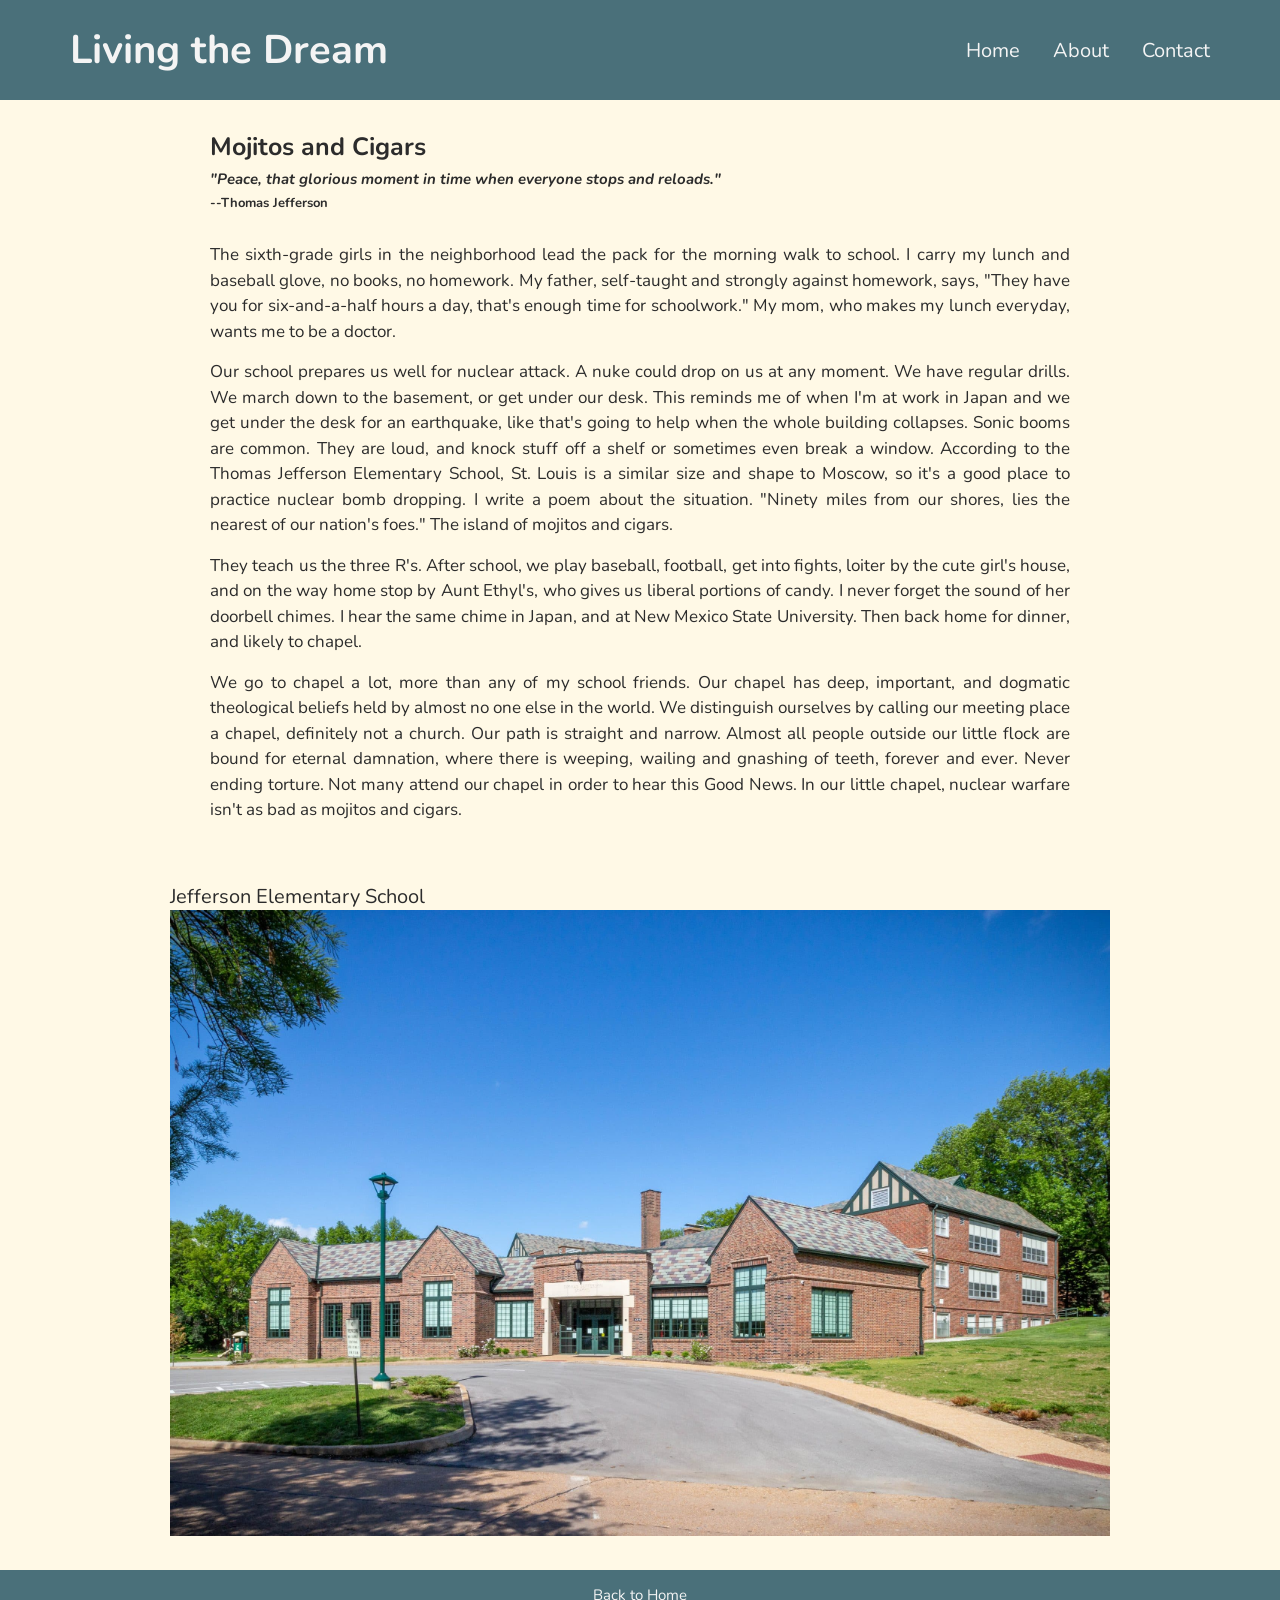
==== posts/post1.html @ 390d9ce1 "Revise layout with media query" ====
<!DOCTYPE html>
<html lang="en">
  <head>
    <meta charset="UTF-8" />
    <meta name="viewport" content="width=device-width, initial-scale=1.0" />
    <title>Mojitos and Cigars</title>
    <link rel="stylesheet" href="../css/style.css" />
  </head>
  <body>
    <header class="post-header">
      <h1>Living the Dream</h1>
      <nav>
        <ul>
          <li><a href="../index.html">Home</a></li>
          <li><a href="../about.html">About</a></li>
          <li><a href="../contact.html">Contact</a></li>
        </ul>
      </nav>
    </header>
    <div class="post-wrapper">
    <main class="post-main">
      <article>
        <h2>Mojitos and Cigars</h2>
        
        <h3>
  <div class="quote">
    <i>"Peace, that glorious moment in time when everyone stops and
              reloads."</i>
    <div class="attribution">--Thomas Jefferson</div>
  </div>
</h3>
        <div class="content">
          <p>
            The sixth-grade girls in the neighborhood lead the pack for the
            morning walk to school. I carry my lunch and baseball glove, no
            books, no homework. My father, self-taught and strongly against
            homework, says, "They have you for six-and-a-half hours a day,
            that's enough time for schoolwork." My mom, who makes my lunch
            everyday, wants me to be a doctor.
          </p>

          <p>
            Our school prepares us well for nuclear attack. A nuke could drop on
            us at any moment. We have regular drills. We march down to the
            basement, or get under our desk. This reminds me of when I'm at work
            in Japan and we get under the desk for an earthquake, like that's
            going to help when the whole building collapses. Sonic booms are
            common. They are loud, and knock stuff off a shelf or sometimes even
            break a window. According to the Thomas Jefferson Elementary School,
            St. Louis is a similar size and shape to Moscow, so it's a good
            place to practice nuclear bomb dropping. I write a poem about the
            situation. "Ninety miles from our shores, lies the nearest of our
            nation's foes." The island of mojitos and cigars.
          </p>

          <p>
            They teach us the three R's. After school, we play baseball,
            football, get into fights, loiter by the cute girl's house, and on the way home stop by Aunt Ethyl's, who gives us
            liberal portions of candy. I never forget the sound of her doorbell
            chimes. I hear the same chime in Japan, and at New Mexico State
            University. Then back home for dinner, and likely to chapel.
          </p>

          <p>
            We go to chapel a lot, more than any of my school friends. Our
            chapel has deep, important, and dogmatic theological beliefs held by
            almost no one else in the world. We distinguish ourselves by calling
            our meeting place a chapel, definitely not a church. Our path is
            straight and narrow. Almost all people outside our little flock are
            bound for eternal damnation, where there is weeping, wailing and
            gnashing of teeth, forever and ever. Never ending torture. Not many
            attend our chapel in order to hear this Good News. In our little chapel, nuclear warfare isn't
            as bad as mojitos and cigars.
          </p>
        </div>
      </article>
    </main>
    <div class="img-container">
      <p class="school">Jefferson Elementary School</p>
      <img src="../assets/thom-jeff-school.jpg" alt="Jefferson School" />
    </div>
    </div>
    <footer>
      <a href="../index.html">Back to Home</a>
    </footer>
  </body>
</html>
---- css/style.css ----
@import url("https://fonts.googleapis.com/css2?family=Nunito:ital,wght@0,200..1000;1,200..1000&display=swap");

html {
  font-size: 62.5%;
  background-color: #4a707a;

}

html, body {
  overscroll-behavior: none;
}

* {
  margin: 0;
  padding: 0;
  box-sizing: border-box;
}

body {
  background-color: #fff9e6;
  font-family: "Nunito", sans-serif;
  color: #2c2c2c;
}

.container {
  height: 100vh;
  position: relative;
}

header {
  display: flex;
  justify-content: space-between;
  align-items: center;
  height: 10rem;
  background-color: #4a707a;
  margin-bottom: 2rem;
  color: #f4f4f4;
  padding: 0 4rem;
}

h1 {
  font-size: 4rem;
  margin-left: 3rem;
}

nav {
  display: flex;
  align-items: center;
}

nav ul {
  list-style-type: none;
}

nav ul li {
  display: inline;
  margin-right: 3rem;
}

nav ul li a {
  text-decoration: none;
  color: #f4f4f4;
  font-size: 2rem;
}

nav ul li a:hover {
  color: #f2b8b5;
  transition: 0.2s;
}

.dream-title {
  /*margin-bottom: 2rem;*/
  margin-left: 3rem;
  font-size: 3rem;
}

.post-wrapper {
  max-width: 180ch;
  margin: 0 auto;
  padding: 0 4rem;
}

.post-main {
  margin: 3rem;
}

article ul {
  list-style-type: none;
  margin-left: 3rem;
}

article ul li {
  font-size: 2rem;
  margin-bottom: 1rem;
}
article ul li a {
  text-decoration: none;
  color: #2c2c2c;
}

article ul li a:hover {
  color: #4a707a;
  transition: 0.2s;
}

article h2 {
  font-size: 2.5rem;
  margin-bottom: 0.5rem;
}

article h3 {
  margin-bottom: 3rem;
  font-size: 1.5rem;
}

.attribution {
  font-size: 1.3rem;
  margin-top: 0.5rem;
  font-style: normal;
}

article {
  max-width: 180ch;
  margin: 0 auto;
  padding: 0 4rem;
}

article .content {
  text-align: justify;
}

article p {
  font-size: 1.7rem;
  margin-bottom: 1.5rem;
  line-height: 1.5;
}

footer {
  text-align: center;
  font-size: 1.5rem;
  background-color: #4a707a;
  color: #f4f4f4;
  height: 5rem;
  display: flex;
  align-items: center;
  justify-content: center;
}

.img-container {
  padding: 3rem;
}

img {
  max-width: 100%;
  height: auto;
  object-fit: contain;
}

.school {
  font-size: 2rem;
}

footer a {
  text-decoration: none;
  color: #f4f4f4;
  font-size: 1.5rem;
}

footer a:hover {
  transition: 0.2s;
  color: #f2b8b5;
}

@media (max-width: 800px) {
  header {
    flex-direction: column;
    height: auto;
    padding: 1.5rem;
    text-align: center;
  }

  h1 {
    font-size: 2.5rem;
    margin-left: 0;
    margin-bottom: 1rem;
  }

  nav ul li {
    margin-right: 1.5rem;
  }
}
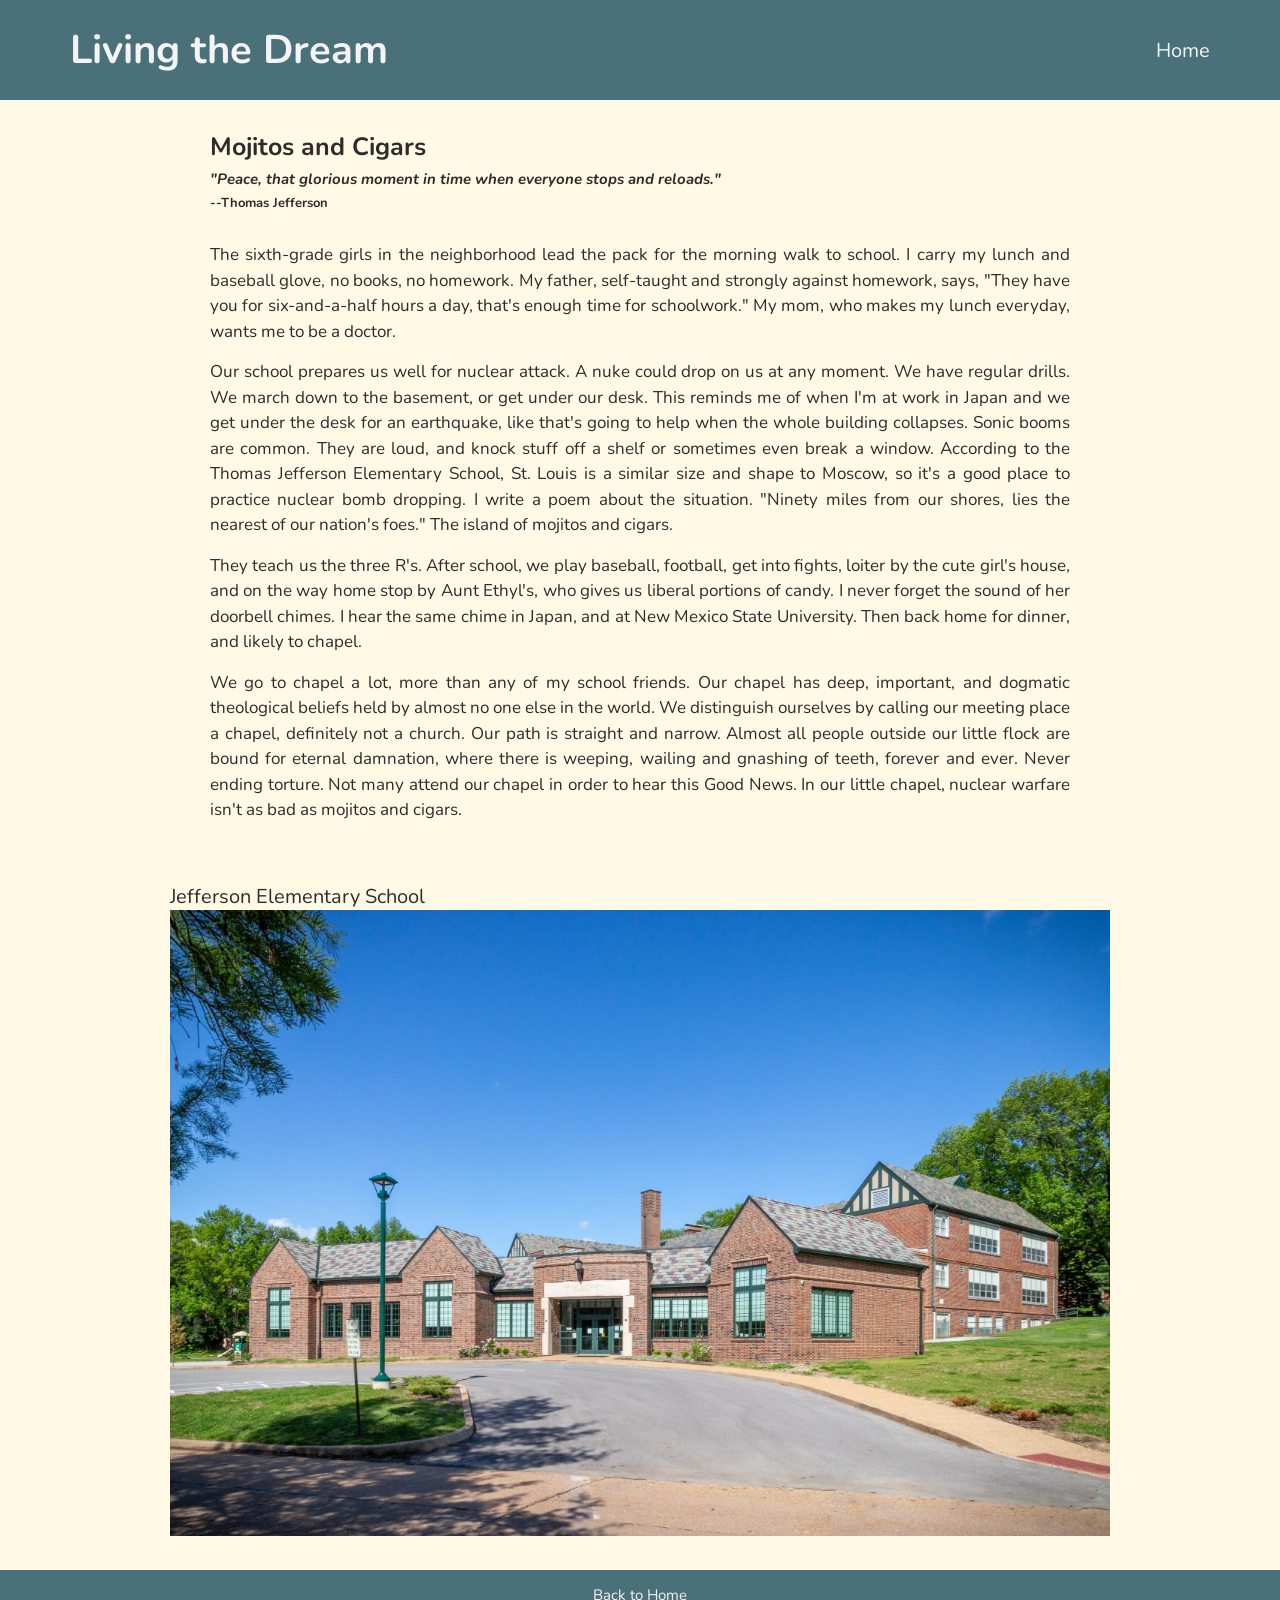
==== commit 1439d914: "Comment out about and contact from header" ====
--- a/posts/post1.html
+++ b/posts/post1.html
@@ -13,8 +13,8 @@
       <nav>
         <ul>
           <li><a href="../index.html">Home</a></li>
-          <li><a href="../about.html">About</a></li>
-          <li><a href="../contact.html">Contact</a></li>
+         <!-- <li><a href="../about.html">About</a></li>
+          <li><a href="../contact.html">Contact</a></li>-->
         </ul>
       </nav>
     </header>
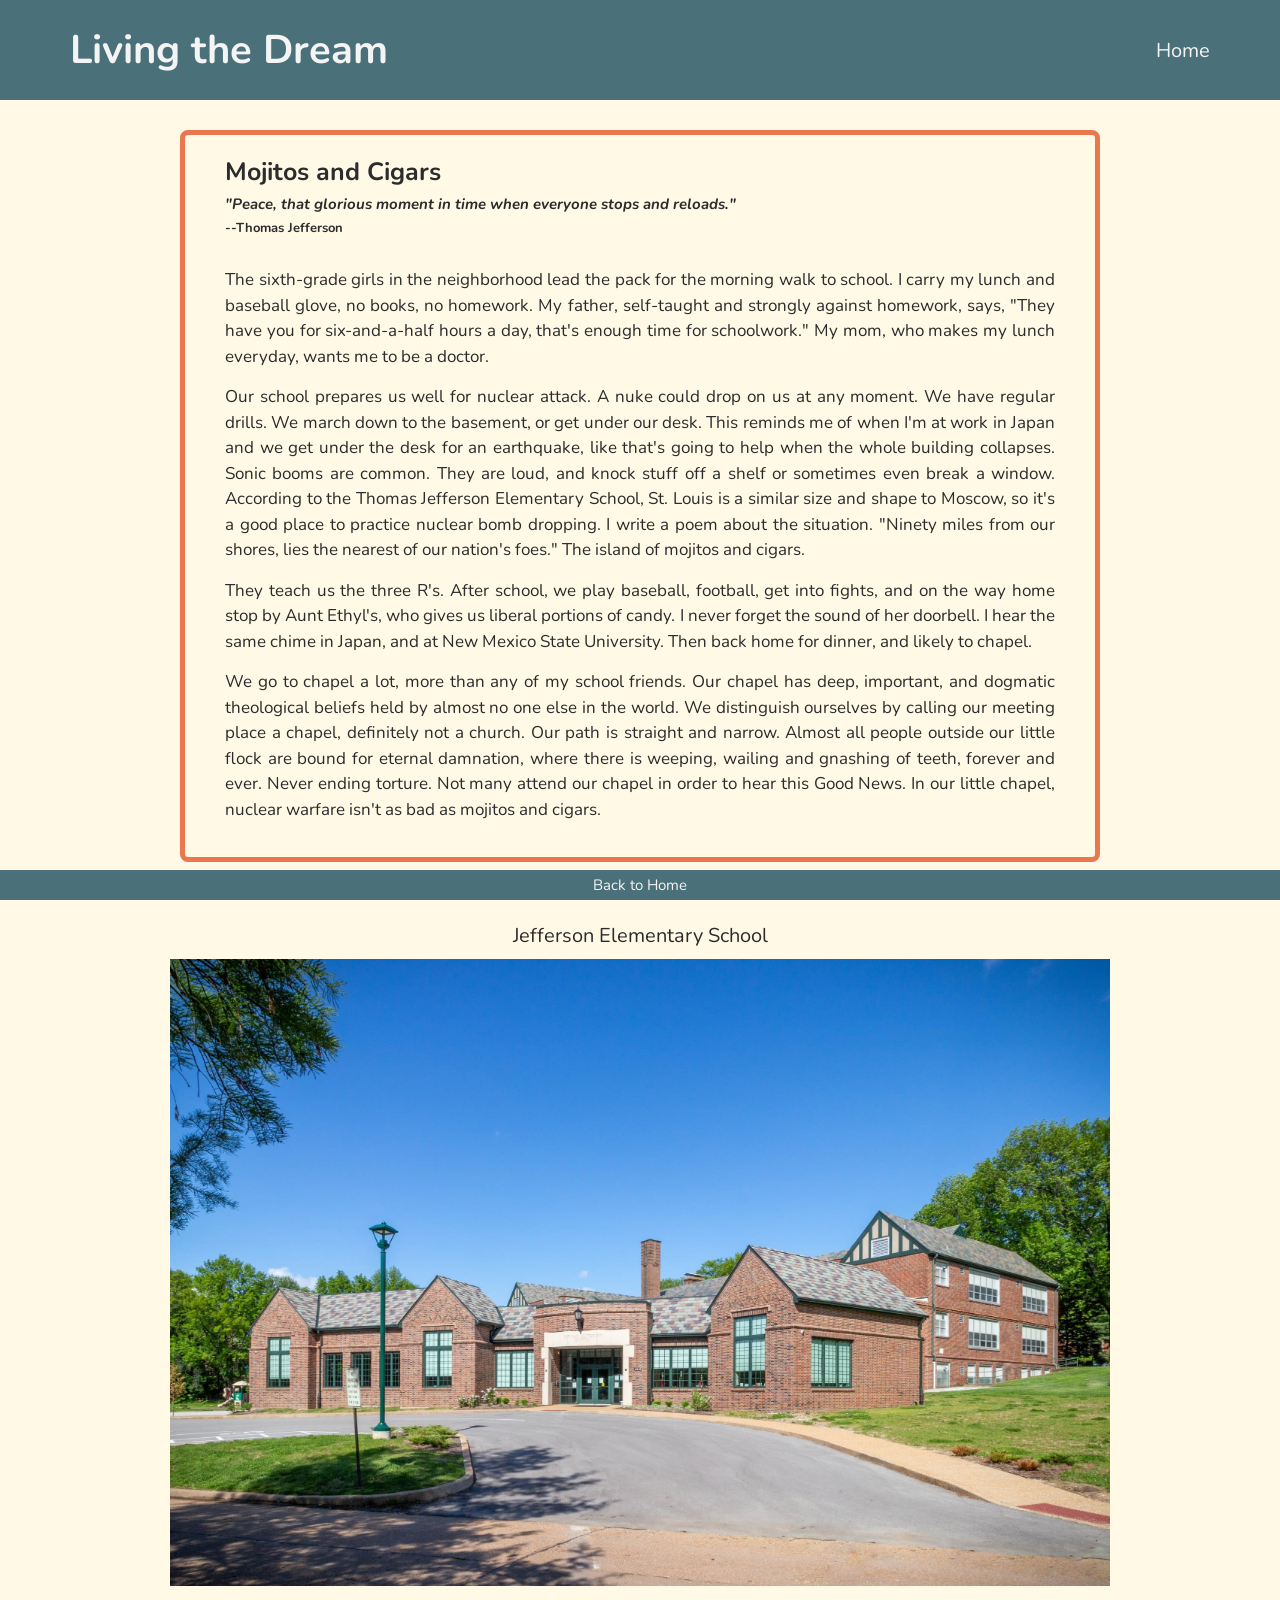
==== commit c920131d: "Fix layout problems" ====
--- a/posts/post1.html
+++ b/posts/post1.html
@@ -13,14 +13,12 @@
       <nav>
         <ul>
           <li><a href="../index.html">Home</a></li>
-         <!-- <li><a href="../about.html">About</a></li>
-          <li><a href="../contact.html">Contact</a></li>-->
         </ul>
       </nav>
     </header>
     <div class="post-wrapper">
     <main class="post-main">
-      <article>
+      <article class="orange-border">
         <h2>Mojitos and Cigars</h2>
         
         <h3>
@@ -56,9 +54,8 @@
 
           <p>
             They teach us the three R's. After school, we play baseball,
-            football, get into fights, loiter by the cute girl's house, and on the way home stop by Aunt Ethyl's, who gives us
-            liberal portions of candy. I never forget the sound of her doorbell
-            chimes. I hear the same chime in Japan, and at New Mexico State
+            football, get into fights, and on the way home stop by Aunt Ethyl's, who gives us
+            liberal portions of candy. I never forget the sound of her doorbell. I hear the same chime in Japan, and at New Mexico State
             University. Then back home for dinner, and likely to chapel.
           </p>
 
@@ -77,7 +74,7 @@
       </article>
     </main>
     <div class="img-container">
-      <p class="school">Jefferson Elementary School</p>
+      <p class="photo-line">Jefferson Elementary School</p>
       <img src="../assets/thom-jeff-school.jpg" alt="Jefferson School" />
     </div>
     </div>
--- a/css/style.css
+++ b/css/style.css
@@ -38,6 +38,10 @@
   padding: 0 4rem;
 }
 
+.home-header {
+  justify-content: center;
+}
+
 h1 {
   font-size: 4rem;
   margin-left: 3rem;
@@ -61,10 +65,11 @@
   text-decoration: none;
   color: #f4f4f4;
   font-size: 2rem;
+  /*#f2b8b5*/
 }
 
 nav ul li a:hover {
-  color: #f2b8b5;
+  color: #ee7854;
   transition: 0.2s;
 }
 
@@ -78,6 +83,10 @@
   max-width: 180ch;
   margin: 0 auto;
   padding: 0 4rem;
+
+  
+  
+
 }
 
 .post-main {
@@ -119,11 +128,24 @@
   font-style: normal;
 }
 
-article {
+article .orange-border {
   max-width: 180ch;
   margin: 0 auto;
   padding: 0 4rem;
-}
+
+  margin: 1rem;
+  border: 0.5rem solid rgba(232, 87, 42, 0.8);
+  border-radius: 8px;
+  padding: 2rem 4rem;
+}
+
+.orange-border {
+  margin: 1rem;
+  border: 0.5rem solid rgba(232, 87, 42, 0.8);
+  border-radius: 8px;
+  padding: 2rem 4rem;
+}
+
 
 article .content {
   text-align: justify;
@@ -135,29 +157,43 @@
   line-height: 1.5;
 }
 
-footer {
-  text-align: center;
-  font-size: 1.5rem;
-  background-color: #4a707a;
-  color: #f4f4f4;
-  height: 5rem;
-  display: flex;
-  align-items: center;
-  justify-content: center;
-}
+
 
 .img-container {
   padding: 3rem;
+  margin-bottom: 3rem;
 }
 
 img {
   max-width: 100%;
   height: auto;
   object-fit: contain;
-}
-
-.school {
+
+  display: block;
+  margin-left: auto;
+  margin-right: auto;
+
+}
+
+.photo-line {
   font-size: 2rem;
+  text-align: center;
+  padding-bottom: 1rem;
+}
+
+footer {
+  position: fixed;
+  bottom: 0;
+  width: 100%;
+
+  text-align: center;
+  font-size: 1.5rem;
+  background-color: #4a707a;
+  color: #f4f4f4;
+  height: 3rem;
+  display: flex;
+  align-items: center;
+  justify-content: center;
 }
 
 footer a {
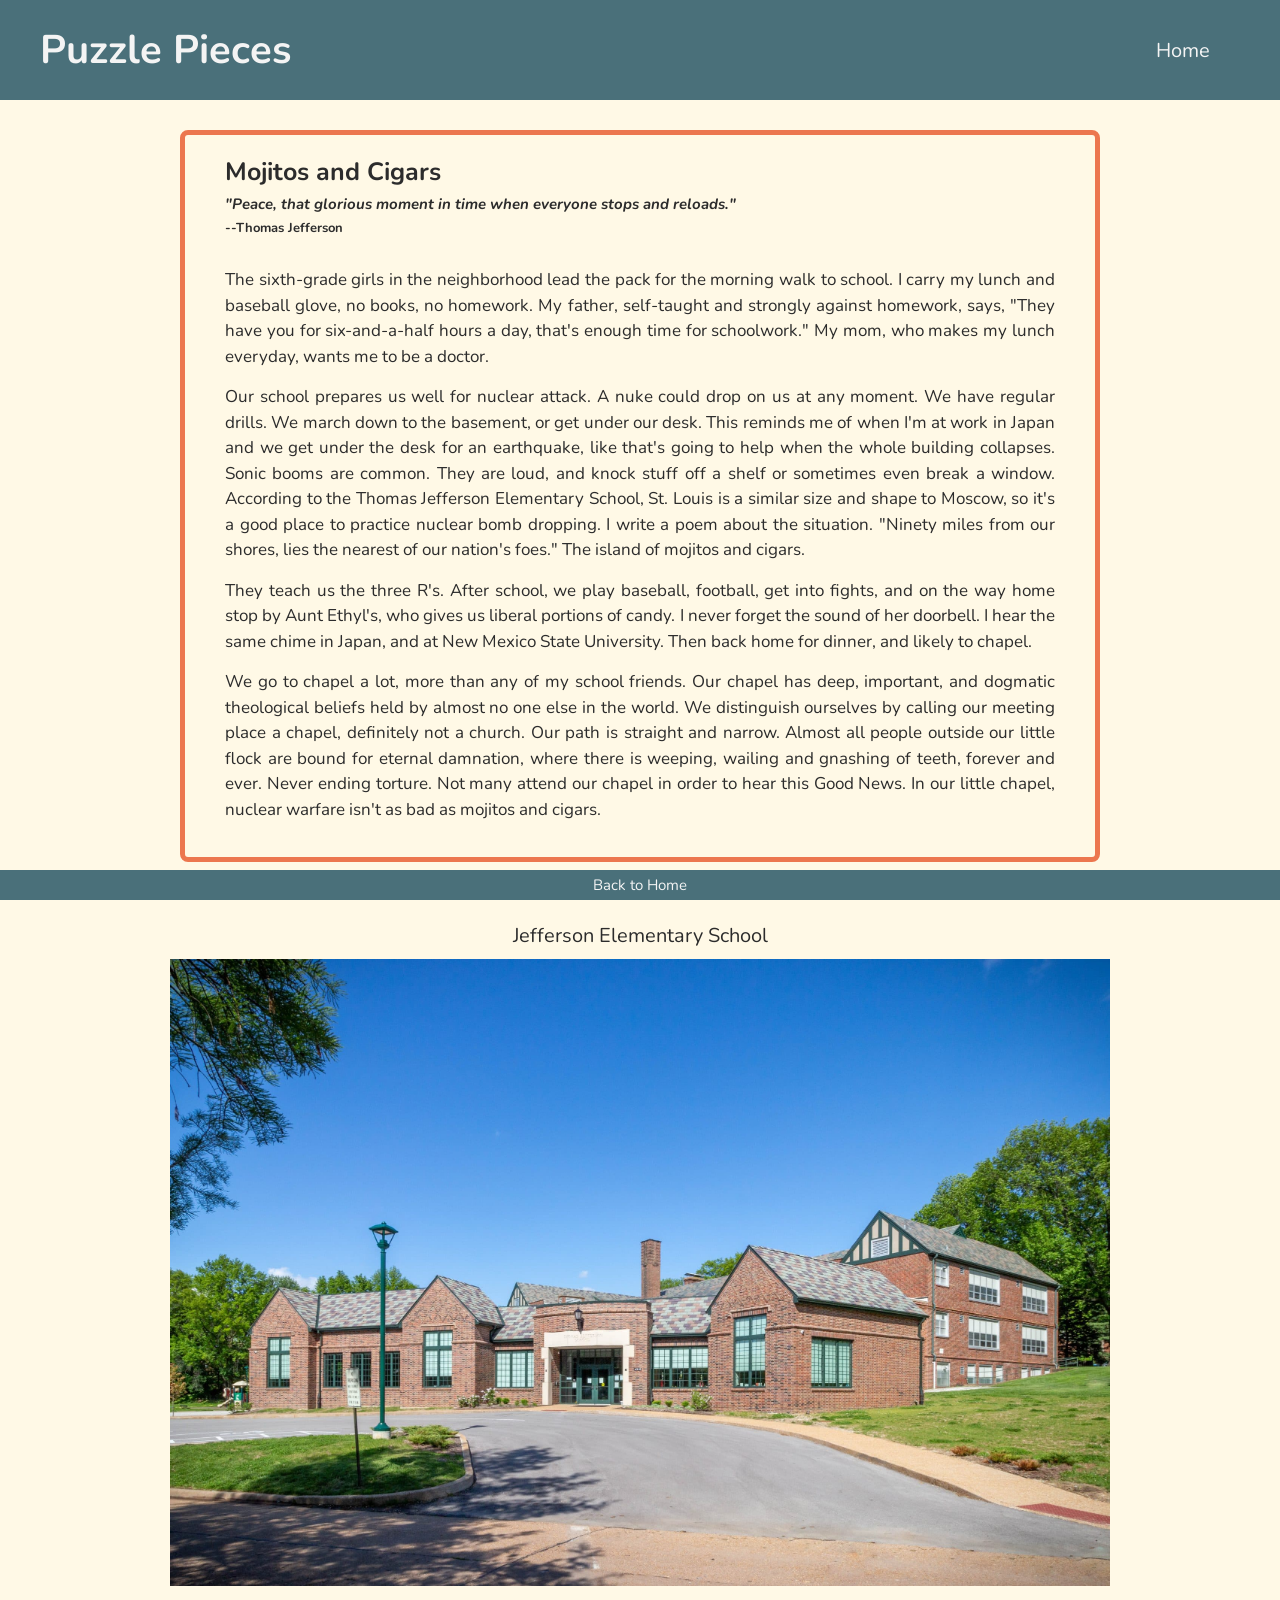
==== commit ef8bcb30: "Change title in post1 and post2" ====
--- a/posts/post1.html
+++ b/posts/post1.html
@@ -1,5 +1,4 @@
-
-<!DOCTYPE html>
+<!doctype html>
 <html lang="en">
   <head>
     <meta charset="UTF-8" />
@@ -9,7 +8,7 @@
   </head>
   <body>
     <header class="post-header">
-      <h1>Living the Dream</h1>
+      <h1>Puzzle Pieces</h1>
       <nav>
         <ul>
           <li><a href="../index.html">Home</a></li>
@@ -17,66 +16,72 @@
       </nav>
     </header>
     <div class="post-wrapper">
-    <main class="post-main">
-      <article class="orange-border">
-        <h2>Mojitos and Cigars</h2>
-        
-        <h3>
-  <div class="quote">
-    <i>"Peace, that glorious moment in time when everyone stops and
-              reloads."</i>
-    <div class="attribution">--Thomas Jefferson</div>
-  </div>
-</h3>
-        <div class="content">
-          <p>
-            The sixth-grade girls in the neighborhood lead the pack for the
-            morning walk to school. I carry my lunch and baseball glove, no
-            books, no homework. My father, self-taught and strongly against
-            homework, says, "They have you for six-and-a-half hours a day,
-            that's enough time for schoolwork." My mom, who makes my lunch
-            everyday, wants me to be a doctor.
-          </p>
+      <main class="post-main">
+        <article class="orange-border">
+          <h2>Mojitos and Cigars</h2>
 
-          <p>
-            Our school prepares us well for nuclear attack. A nuke could drop on
-            us at any moment. We have regular drills. We march down to the
-            basement, or get under our desk. This reminds me of when I'm at work
-            in Japan and we get under the desk for an earthquake, like that's
-            going to help when the whole building collapses. Sonic booms are
-            common. They are loud, and knock stuff off a shelf or sometimes even
-            break a window. According to the Thomas Jefferson Elementary School,
-            St. Louis is a similar size and shape to Moscow, so it's a good
-            place to practice nuclear bomb dropping. I write a poem about the
-            situation. "Ninety miles from our shores, lies the nearest of our
-            nation's foes." The island of mojitos and cigars.
-          </p>
+          <h3>
+            <div class="quote">
+              <i
+                >"Peace, that glorious moment in time when everyone stops and
+                reloads."</i
+              >
+              <div class="attribution">--Thomas Jefferson</div>
+            </div>
+          </h3>
+          <div class="content">
+            <p>
+              The sixth-grade girls in the neighborhood lead the pack for the
+              morning walk to school. I carry my lunch and baseball glove, no
+              books, no homework. My father, self-taught and strongly against
+              homework, says, "They have you for six-and-a-half hours a day,
+              that's enough time for schoolwork." My mom, who makes my lunch
+              everyday, wants me to be a doctor.
+            </p>
 
-          <p>
-            They teach us the three R's. After school, we play baseball,
-            football, get into fights, and on the way home stop by Aunt Ethyl's, who gives us
-            liberal portions of candy. I never forget the sound of her doorbell. I hear the same chime in Japan, and at New Mexico State
-            University. Then back home for dinner, and likely to chapel.
-          </p>
+            <p>
+              Our school prepares us well for nuclear attack. A nuke could drop
+              on us at any moment. We have regular drills. We march down to the
+              basement, or get under our desk. This reminds me of when I'm at
+              work in Japan and we get under the desk for an earthquake, like
+              that's going to help when the whole building collapses. Sonic
+              booms are common. They are loud, and knock stuff off a shelf or
+              sometimes even break a window. According to the Thomas Jefferson
+              Elementary School, St. Louis is a similar size and shape to
+              Moscow, so it's a good place to practice nuclear bomb dropping. I
+              write a poem about the situation. "Ninety miles from our shores,
+              lies the nearest of our nation's foes." The island of mojitos and
+              cigars.
+            </p>
 
-          <p>
-            We go to chapel a lot, more than any of my school friends. Our
-            chapel has deep, important, and dogmatic theological beliefs held by
-            almost no one else in the world. We distinguish ourselves by calling
-            our meeting place a chapel, definitely not a church. Our path is
-            straight and narrow. Almost all people outside our little flock are
-            bound for eternal damnation, where there is weeping, wailing and
-            gnashing of teeth, forever and ever. Never ending torture. Not many
-            attend our chapel in order to hear this Good News. In our little chapel, nuclear warfare isn't
-            as bad as mojitos and cigars.
-          </p>
-        </div>
-      </article>
-    </main>
-    <div class="img-container">
-      <p class="photo-line">Jefferson Elementary School</p>
-      <img src="../assets/thom-jeff-school.jpg" alt="Jefferson School" />
-    </div>
+            <p>
+              They teach us the three R's. After school, we play baseball,
+              football, get into fights, and on the way home stop by Aunt
+              Ethyl's, who gives us liberal portions of candy. I never forget
+              the sound of her doorbell. I hear the same chime in Japan, and at
+              New Mexico State University. Then back home for dinner, and likely
+              to chapel.
+            </p>
+
+            <p>
+              We go to chapel a lot, more than any of my school friends. Our
+              chapel has deep, important, and dogmatic theological beliefs held
+              by almost no one else in the world. We distinguish ourselves by
+              calling our meeting place a chapel, definitely not a church. Our
+              path is straight and narrow. Almost all people outside our little
+              flock are bound for eternal damnation, where there is weeping,
+              wailing and gnashing of teeth, forever and ever. Never ending
+              torture. Not many attend our chapel in order to hear this Good
+              News. In our little chapel, nuclear warfare isn't as bad as
+              mojitos and cigars.
+            </p>
+          </div>
+        </article>
+      </main>
+      <div class="img-container">
+        <p class="photo-line">Jefferson Elementary School</p>
+        <img src="../assets/thom-jeff-school.jpg" alt="Jefferson School" />
+      </div>
     </div>
     <footer>
       <a href="../index.html">Back to Home</a>
--- a/css/style.css
+++ b/css/style.css
@@ -3,10 +3,10 @@
 html {
   font-size: 62.5%;
   background-color: #4a707a;
-
-}
-
-html, body {
+}
+
+html,
+body {
   overscroll-behavior: none;
 }
 
@@ -44,7 +44,6 @@
 
 h1 {
   font-size: 4rem;
-  margin-left: 3rem;
 }
 
 nav {
@@ -75,7 +74,7 @@
 
 .dream-title {
   /*margin-bottom: 2rem;*/
-  margin-left: 3rem;
+  text-align: center;
   font-size: 3rem;
 }
 
@@ -83,14 +82,14 @@
   max-width: 180ch;
   margin: 0 auto;
   padding: 0 4rem;
-
-  
-  
-
 }
 
 .post-main {
   margin: 3rem;
+}
+
+.index-main {
+  margin: 4rem;
 }
 
 article ul {
@@ -146,6 +145,12 @@
   padding: 2rem 4rem;
 }
 
+.index-orange-border {
+  margin: 1rem;
+  border: 0.5rem solid rgba(232, 87, 42, 0.8);
+  border-radius: 8px;
+  padding: 2rem 4rem;
+}
 
 article .content {
   text-align: justify;
@@ -157,8 +162,6 @@
   line-height: 1.5;
 }
 
-
-
 .img-container {
   padding: 3rem;
   margin-bottom: 3rem;
@@ -172,7 +175,6 @@
   display: block;
   margin-left: auto;
   margin-right: auto;
-
 }
 
 .photo-line {
@@ -224,4 +226,10 @@
   nav ul li {
     margin-right: 1.5rem;
   }
-}+
+  @media (max-width: 800px) {
+    article .content {
+      text-align: left;
+    }
+  }
+}
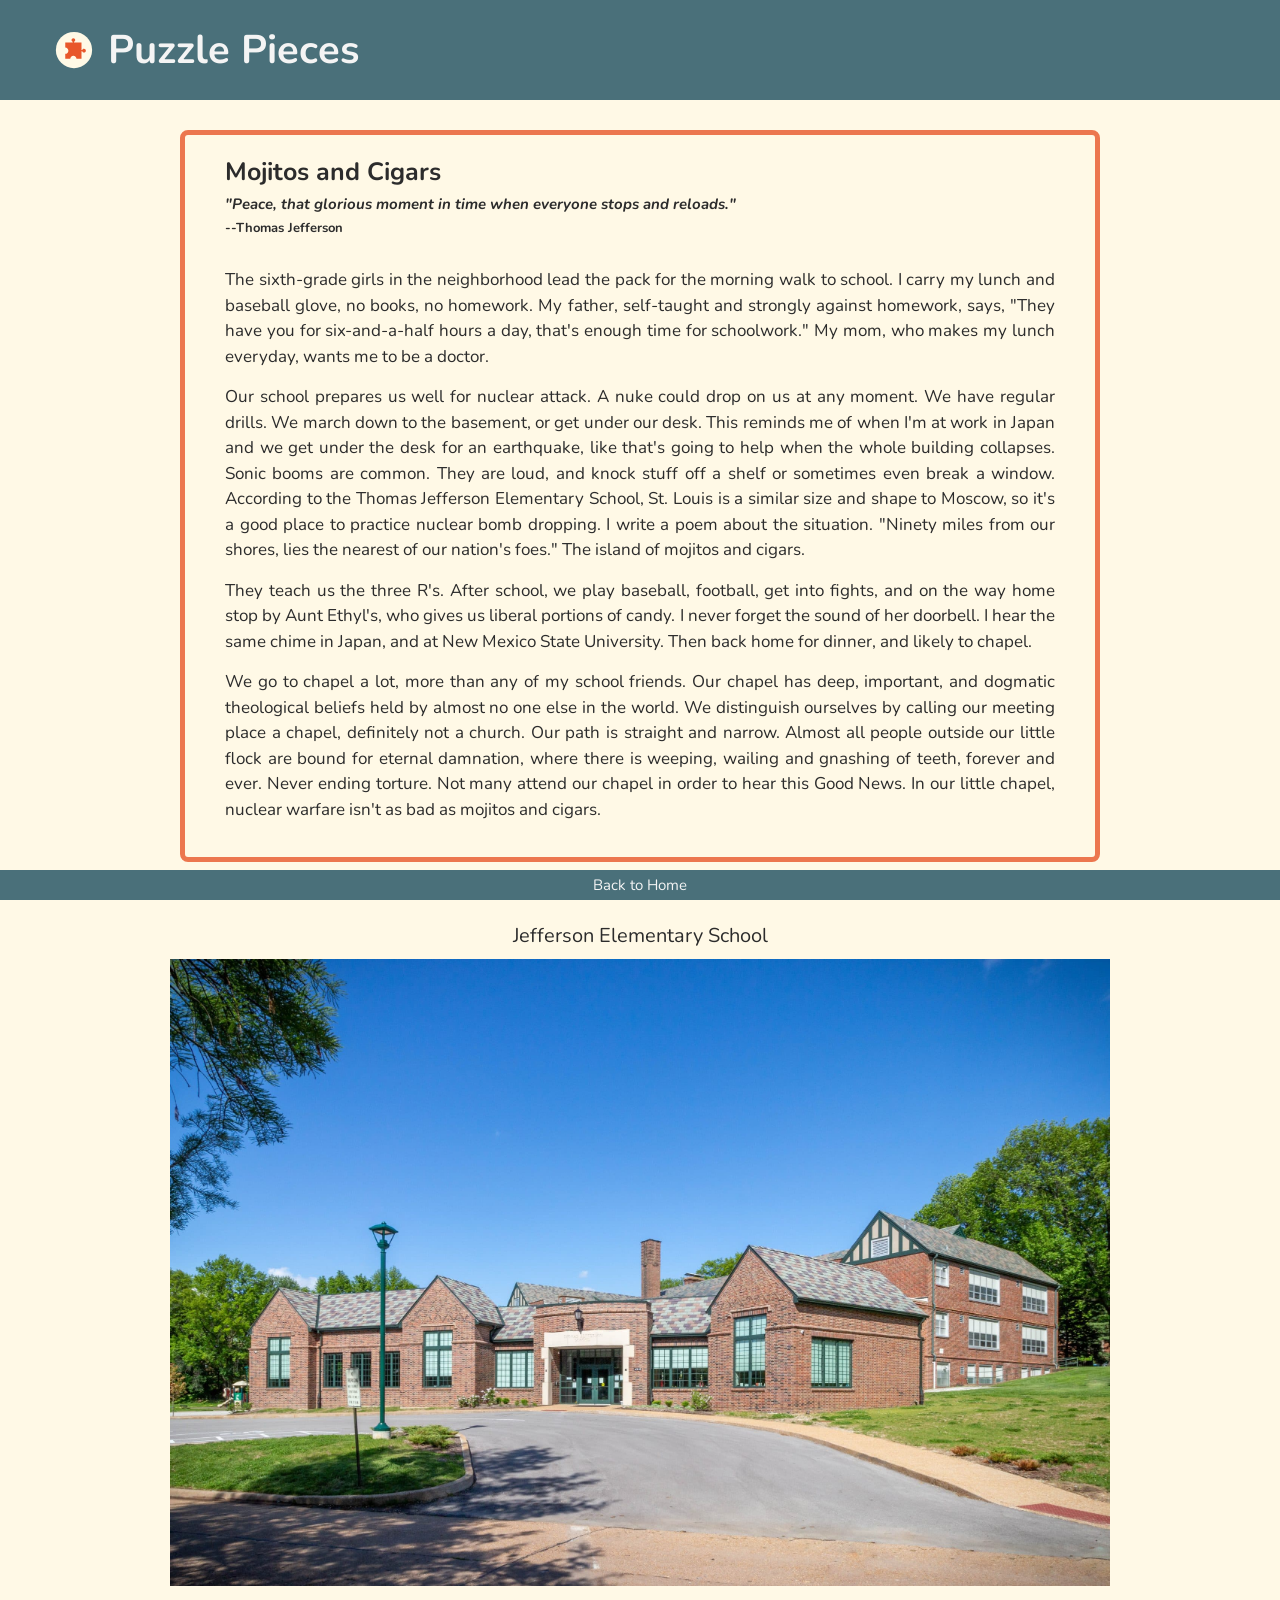
==== commit 7716eed7: "Adjust logo and title in headers" ====
--- a/posts/post1.html
+++ b/posts/post1.html
@@ -7,13 +7,26 @@
     <link rel="stylesheet" href="../css/style.css" />
   </head>
   <body>
-    <header class="post-header">
-      <h1>Puzzle Pieces</h1>
-      <nav>
-        <ul>
-          <li><a href="../index.html">Home</a></li>
-        </ul>
-      </nav>
+    <header class="home-header">
+      <div class="header-brand">
+        <svg
+          class="logo"
+          width="4.8rem"
+          height="4rem"
+          viewBox="0 0 64 64"
+          xmlns="http://www.w3.org/2000/svg"
+        >
+          <g fill="none" fill-rule="evenodd">
+            <circle cx="32" cy="32" r="29" fill="#fff9e6" />
+            <path
+              fill="rgba(232, 87, 42)"
+              d="M44,27 L44,39 L32,39 L32,40.1707057 C33.1651924,40.5825421 34,41.6937812 34,43 C34,44.6568542 32.6568542,46 31,46 C29.3431458,46 28,44.6568542 28,43 C28,41.6937812 28.8348076,40.5825421 30,40.1707057 L30,39 L18,39 L18,31 C20.7614237,31 23,28.7614237 23,26 C23,23.2385763 20.7614237,21 18,21 L18,13 L26,13 C26,15.7614237 28.2385763,18 31,18 C33.7614237,18 36,15.7614237 36,13 L44,13 L44,25 L45.1707057,25 C45.5825421,23.8348076 46.6937812,23 48,23 C49.6568542,23 51,24.3431458 51,26 C51,27.6568542 49.6568542,29 48,29 C46.6937812,29 45.5825421,28.1651924 45.1707057,27 L44,27 Z"
+              transform="rotate(-90 34.5 29.5)"
+            />
+          </g>
+        </svg>
+        <h1>Puzzle Pieces</h1>
+      </div>
     </header>
     <div class="post-wrapper">
       <main class="post-main">
--- a/css/style.css
+++ b/css/style.css
@@ -27,19 +27,27 @@
   position: relative;
 }
 
-header {
-  display: flex;
-  justify-content: space-between;
+.home-header {
+  display: flex;
+  justify-content: left;
   align-items: center;
   height: 10rem;
   background-color: #4a707a;
   margin-bottom: 2rem;
   color: #f4f4f4;
-  padding: 0 4rem;
-}
-
-.home-header {
-  justify-content: center;
+  padding: 0 5rem;
+}
+
+.header-brand {
+  display: flex;
+  align-items: center;
+  gap: 1rem;
+}
+
+.logo {
+  height: 4rem;
+  margin: 0; /* Add this line */
+  border-radius: 8px;
 }
 
 h1 {
@@ -210,26 +218,28 @@
 }
 
 @media (max-width: 800px) {
-  header {
-    flex-direction: column;
-    height: auto;
-    padding: 1.5rem;
-    text-align: center;
-  }
-
-  h1 {
-    font-size: 2.5rem;
-    margin-left: 0;
-    margin-bottom: 1rem;
-  }
-
-  nav ul li {
-    margin-right: 1.5rem;
-  }
-
-  @media (max-width: 800px) {
-    article .content {
-      text-align: left;
-    }
-  }
-}
+  .home-header {
+    padding: 3rem;
+    height: 8rem;
+  }
+
+  .header-brand {
+    width: 100%;
+    position: relative;
+    display: flex;
+    align-items: center;
+  }
+
+  .header-brand h1 {
+    position: absolute;
+    left: 50%;
+    transform: translateX(-50%);
+    font-size: 3.5rem;
+  }
+}
+
+@media (max-width: 800px) {
+  article .content {
+    text-align: left;
+  }
+}
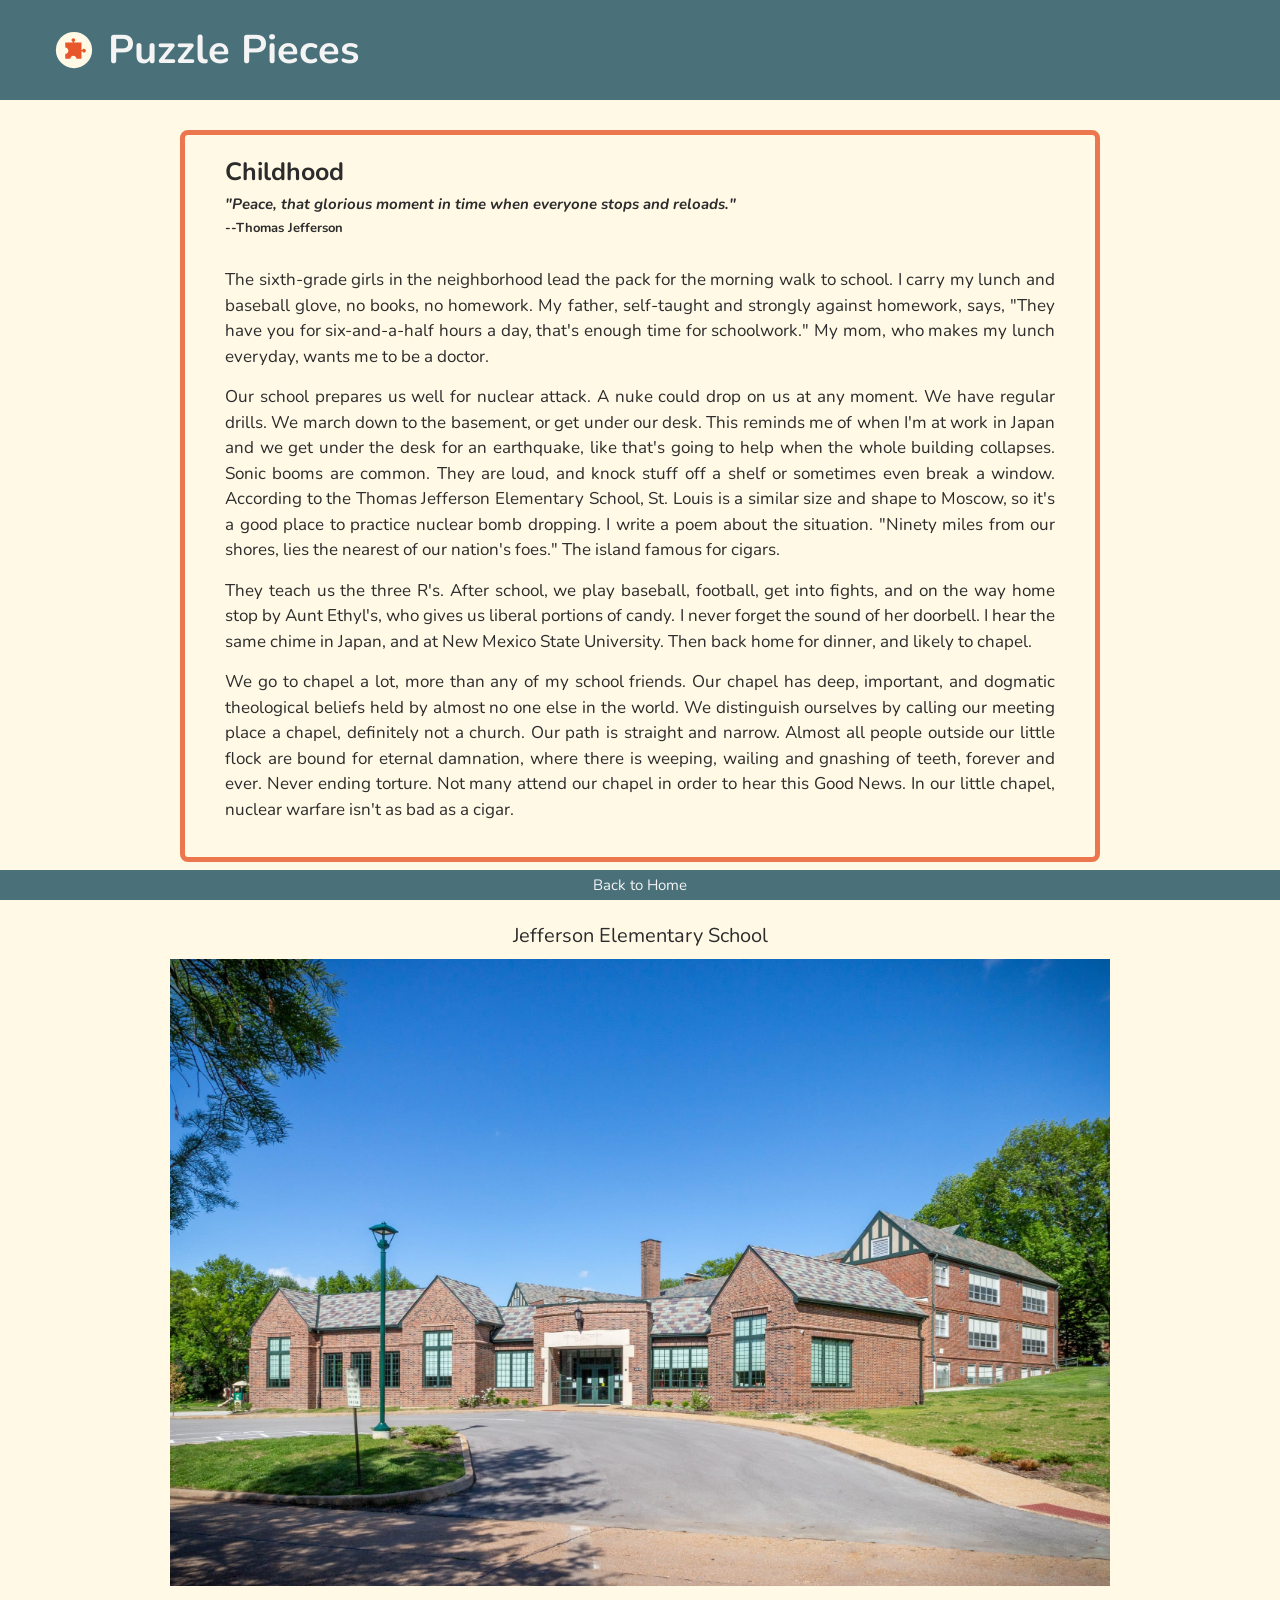
==== commit ee812445: "Change post titles" ====
--- a/posts/post1.html
+++ b/posts/post1.html
@@ -3,7 +3,7 @@
   <head>
     <meta charset="UTF-8" />
     <meta name="viewport" content="width=device-width, initial-scale=1.0" />
-    <title>Mojitos and Cigars</title>
+    <title>Childhood</title>
     <link rel="stylesheet" href="../css/style.css" />
   </head>
   <body>
@@ -31,7 +31,7 @@
     <div class="post-wrapper">
       <main class="post-main">
         <article class="orange-border">
-          <h2>Mojitos and Cigars</h2>
+          <h2>Childhood</h2>
 
           <h3>
             <div class="quote">
@@ -63,7 +63,7 @@
               Elementary School, St. Louis is a similar size and shape to
               Moscow, so it's a good place to practice nuclear bomb dropping. I
               write a poem about the situation. "Ninety miles from our shores,
-              lies the nearest of our nation's foes." The island of mojitos and
+              lies the nearest of our nation's foes." The island famous for
               cigars.
             </p>
 
@@ -85,8 +85,8 @@
               flock are bound for eternal damnation, where there is weeping,
               wailing and gnashing of teeth, forever and ever. Never ending
               torture. Not many attend our chapel in order to hear this Good
-              News. In our little chapel, nuclear warfare isn't as bad as
-              mojitos and cigars.
+              News. In our little chapel, nuclear warfare isn't as bad as a
+              cigar.
             </p>
           </div>
         </article>
--- a/css/style.css
+++ b/css/style.css
@@ -219,13 +219,13 @@
 
 @media (max-width: 800px) {
   .home-header {
-    padding: 3rem;
+    padding: 1.5rem;
+    position: relative;
     height: 8rem;
   }
 
   .header-brand {
     width: 100%;
-    position: relative;
     display: flex;
     align-items: center;
   }
@@ -234,7 +234,8 @@
     position: absolute;
     left: 50%;
     transform: translateX(-50%);
-    font-size: 3.5rem;
+    font-size: 2.5rem;
+    width: max-content; /* prevents wrapping/stacking */
   }
 }
 
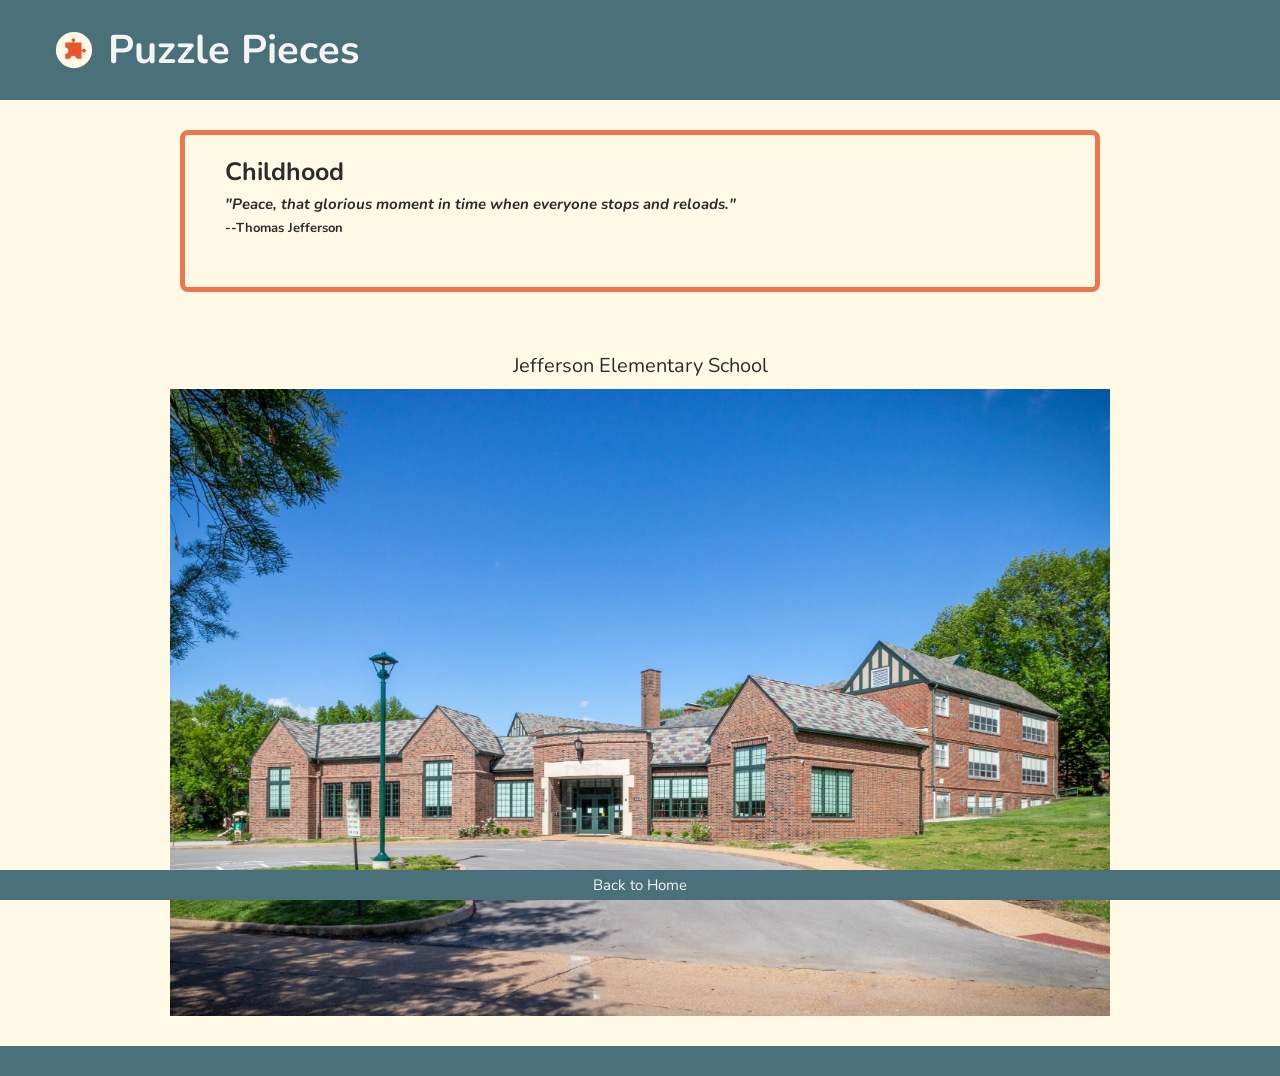
==== commit 66d88542: "Comment out text" ====
--- a/posts/post1.html
+++ b/posts/post1.html
@@ -43,7 +43,7 @@
             </div>
           </h3>
           <div class="content">
-            <p>
+            <!-- <p>
               The sixth-grade girls in the neighborhood lead the pack for the
               morning walk to school. I carry my lunch and baseball glove, no
               books, no homework. My father, self-taught and strongly against
@@ -87,7 +87,7 @@
               torture. Not many attend our chapel in order to hear this Good
               News. In our little chapel, nuclear warfare isn't as bad as a
               cigar.
-            </p>
+            </p> -->
           </div>
         </article>
       </main>
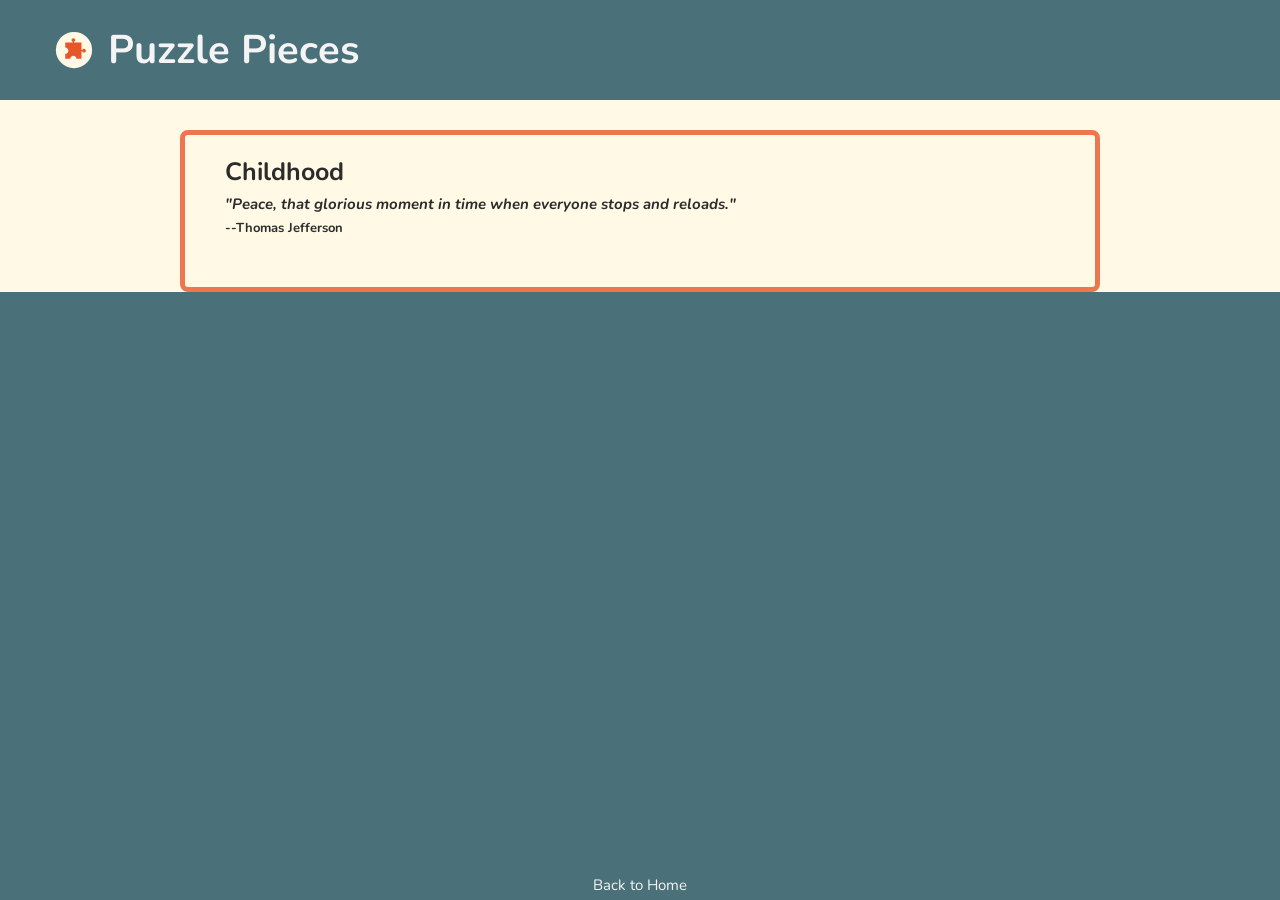
==== commit 9a436c6f: "Comment out images" ====
--- a/posts/post1.html
+++ b/posts/post1.html
@@ -91,10 +91,10 @@
           </div>
         </article>
       </main>
-      <div class="img-container">
+      <!-- <div class="img-container">
         <p class="photo-line">Jefferson Elementary School</p>
         <img src="../assets/thom-jeff-school.jpg" alt="Jefferson School" />
-      </div>
+      </div> -->
     </div>
     <footer>
       <a href="../index.html">Back to Home</a>
